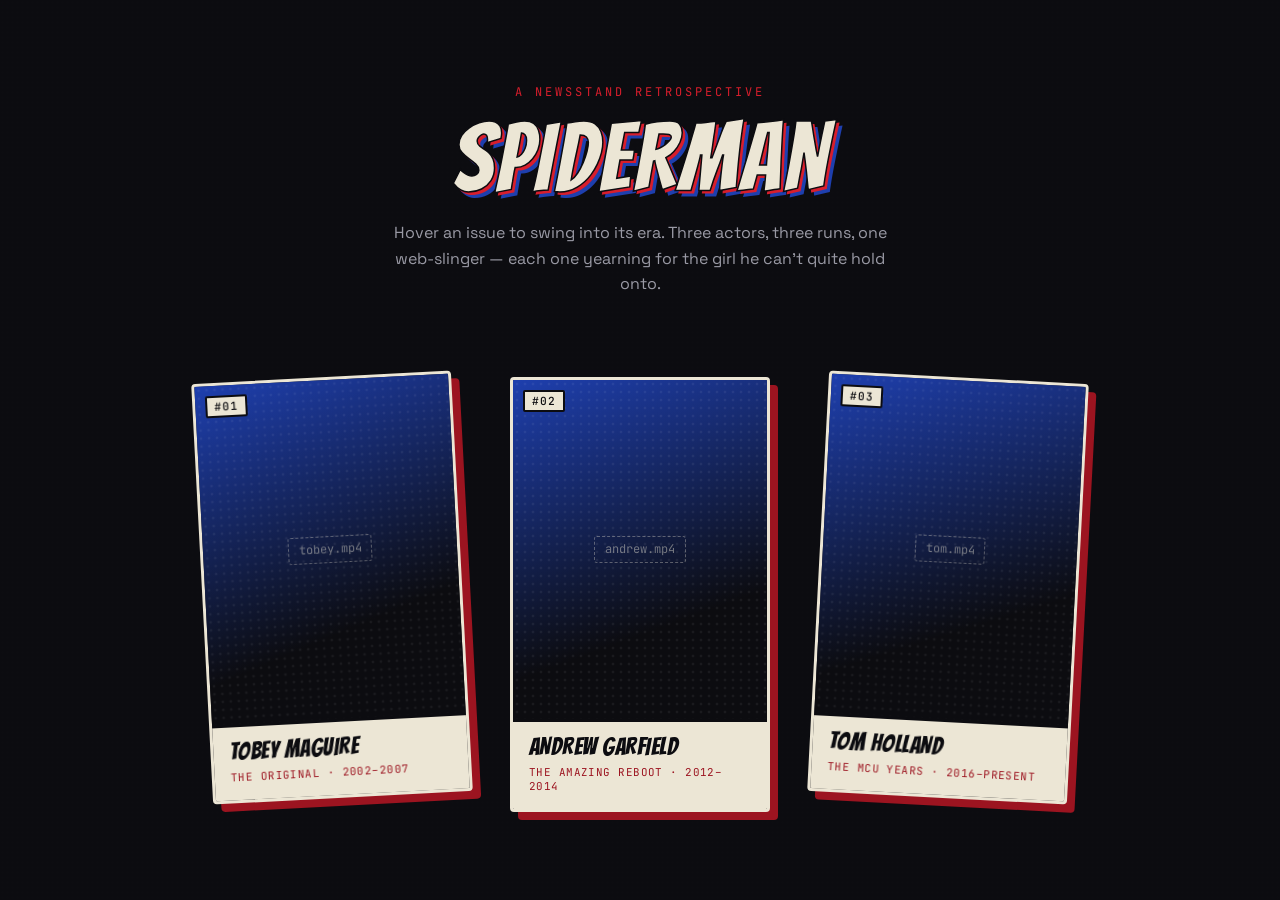
==== index.html @ ded5ad40 "Rename index1.html to index.html" ====
<!DOCTYPE html>
<html lang="en">
<head>
<meta charset="UTF-8">
<meta name="viewport" content="width=device-width, initial-scale=1.0">
<title>Spooderman</title>

<link rel="preconnect" href="https://fonts.googleapis.com">
<link rel="preconnect" href="https://fonts.gstatic.com" crossorigin>
<link href="https://fonts.googleapis.com/css2?family=Bangers&family=Space+Grotesk:wght@400;500;700&family=JetBrains+Mono:wght@500&display=swap" rel="stylesheet">

<link rel="stylesheet" href="style1.css">
</head>
<body>

  <div class="halftone-overlay"></div>

  <header class="masthead">
    <span class="masthead-eyebrow">A Newsstand Retrospective</span>
     <h1 class="masthead-title">SPIDERMAN<br></h1>
    <p class="masthead-sub">Hover an issue to swing into its era. Three actors, three runs, one web-slinger — each one yearning for the girl he can't quite hold onto.</p>
  </header>

  <main class="rack">

    <!-- ISSUE #01 -->
    <article class="issue issue--tilt-left" data-issue="01" data-era="tobey" tabindex="0">
      <div class="issue-frame">
        <span class="issue-number">#01</span>
        <div class="issue-art">
          <span class="issue-placeholder-mark">tobey.mp4</span>
        </div>
        <div class="issue-plate">
          <h2 class="issue-name">TOBEY MAGUIRE</h2>
          <p class="issue-era">THE ORIGINAL &middot; 2002–2007</p>
        </div>
      </div>
    </article>

    <!-- ISSUE #02 -->
    <article class="issue issue--straight" data-issue="02" data-era="andrew" tabindex="0">
      <div class="issue-frame">
        <span class="issue-number">#02</span>
        <div class="issue-art">
          <span class="issue-placeholder-mark">andrew.mp4</span>
        </div>
        <div class="issue-plate">
          <h2 class="issue-name">ANDREW GARFIELD</h2>
          <p class="issue-era">THE AMAZING REBOOT &middot; 2012–2014</p>
        </div>
      </div>
    </article>

    <!-- ISSUE #03 -->
    <article class="issue issue--tilt-right" data-issue="03" data-era="tom" tabindex="0">
      <div class="issue-frame">
        <span class="issue-number">#03</span>
        <div class="issue-art">
          <span class="issue-placeholder-mark">tom.mp4</span>
        </div>
        <div class="issue-plate">
          <h2 class="issue-name">TOM HOLLAND</h2>
          <p class="issue-era">THE MCU YEARS &middot; 2016–PRESENT</p>
        </div>
      </div>
    </article>

  </main>


  <!-- Floating comic-panel preview that follows the cursor on hover -->
  <div id="cursor-preview">
    <div class="cursor-preview-caption" id="cursor-preview-caption">ISSUE #01</div>
    <video id="cursor-preview-video" loop playsinline></video>
  </div>

  <script src="script1.js"></script>
</body>
</html>
---- style1.css ----
:root {
    --ink: #0c0c10;
    --ink-soft: #17171d;
    --comic-red: #d81e2c;
    --comic-red-dark: #9c1420;
    --comic-blue: #1e3fae;
    --paper: #ece6d5;
    --muted: #9a9aa5;
    --line: #2a2a33;
}

* {
    margin: 0;
    padding: 0;
    box-sizing: border-box;
    min-width: 0;
    overflow-wrap: break-word;
}

html, body {
    width: 100%;
    max-width: 100%;
    overflow-x: hidden;
}

body {
    background: var(--ink);
    color: var(--paper);
    font-family: 'Space Grotesk', sans-serif;
    min-height: 100vh;
    position: relative;
}

/* Ben-Day dot texture over the whole page, comic-print style */
.halftone-overlay {
    position: fixed;
    inset: 0;
    pointer-events: none;
    z-index: 1;
    background-image: radial-gradient(rgba(255, 255, 255, 0.05) 1px, transparent 1.2px);
    background-size: 5px 5px;
    mix-blend-mode: overlay;
    opacity: 0.6;
}

/* MASTHEAD */
.masthead {
    position: relative;
    z-index: 2;
    text-align: center;
    padding: 5rem 1.5rem 3rem;
}

.masthead-eyebrow {
    font-family: 'JetBrains Mono', monospace;
    font-size: 0.75rem;
    letter-spacing: 0.25em;
    text-transform: uppercase;
    color: var(--comic-red);
}

.masthead-title {
    font-family: 'Bangers', cursive;
    font-weight: 400;
    font-size: clamp(2.8rem, 9vw, 6rem);
    line-height: 0.95;
    letter-spacing: 0.02em;
    margin: 0.75rem 0 1rem;
    color: var(--paper);
    -webkit-text-stroke: 1.5px var(--ink);
    text-shadow:
        3px 3px 0 var(--comic-red),
        6px 6px 0 var(--comic-blue);
}

.masthead-sub {
    max-width: 32rem;
    margin: 0 auto;
    color: var(--muted);
    font-size: 1rem;
    line-height: 1.6;
}

/* RACK — the three issue cards */
.rack {
    position: relative;
    z-index: 2;
    display: flex;
    flex-wrap: wrap;
    justify-content: center;
    align-items: flex-start;
    gap: 3rem;
    padding: 2rem 6vw 5rem;
}

.issue {
    width: 260px;
    cursor: none; /* the floating comic-panel preview stands in for the cursor */
    outline: none;
    transition: transform 0.25s ease;
}

.issue--tilt-left { transform: rotate(-3deg); }
.issue--straight  { transform: rotate(0deg); }
.issue--tilt-right { transform: rotate(3deg); }

.issue:hover,
.issue:focus-visible {
    transform: rotate(0deg) translateY(-10px) scale(1.04);
    z-index: 3;
}

.issue-frame {
    position: relative;
    background: var(--ink-soft);
    border: 3px solid var(--paper);
    border-radius: 4px;
    box-shadow: 8px 8px 0 var(--comic-red-dark);
    overflow: hidden;
    transition: box-shadow 0.25s ease;
}

.issue:hover .issue-frame,
.issue:focus-visible .issue-frame {
    box-shadow: 12px 12px 0 var(--comic-red);
}

.issue-number {
    position: absolute;
    top: 0.6rem;
    left: 0.6rem;
    z-index: 2;
    font-family: 'JetBrains Mono', monospace;
    font-size: 0.7rem;
    font-weight: 500;
    letter-spacing: 0.08em;
    color: var(--ink);
    background: var(--paper);
    border: 2px solid var(--ink);
    border-radius: 2px;
    padding: 0.15rem 0.45rem;
}

.issue-art {
    aspect-ratio: 3 / 4;
    display: flex;
    align-items: center;
    justify-content: center;
    background:
        radial-gradient(rgba(255,255,255,0.06) 1.5px, transparent 1.6px) 0 0/8px 8px,
        linear-gradient(160deg, var(--comic-blue) 0%, var(--ink) 70%);
    position: relative;
}

.issue-placeholder-mark {
    font-family: 'JetBrains Mono', monospace;
    font-size: 0.75rem;
    color: rgba(236, 230, 213, 0.45);
    border: 1px dashed rgba(236, 230, 213, 0.35);
    border-radius: 3px;
    padding: 0.3rem 0.6rem;
}

.issue-plate {
    background: var(--paper);
    color: var(--ink);
    padding: 0.85rem 1rem 1rem;
    border-top: 3px solid var(--ink);
}

.issue-name {
    font-family: 'Bangers', cursive;
    font-weight: 400;
    font-size: 1.5rem;
    letter-spacing: 0.02em;
    line-height: 1;
}

.issue-era {
    font-family: 'JetBrains Mono', monospace;
    font-size: 0.68rem;
    letter-spacing: 0.04em;
    color: var(--comic-red-dark);
    margin-top: 0.35rem;
}

.rack-note {
    position: relative;
    z-index: 2;
    text-align: center;
    font-size: 0.8rem;
    color: var(--muted);
    padding: 0 1.5rem 4rem;
}

.rack-note code {
    font-family: 'JetBrains Mono', monospace;
    background: var(--ink-soft);
    border: 1px solid var(--line);
    border-radius: 3px;
    padding: 0.1rem 0.4rem;
    color: var(--paper);
}

/* FLOATING CURSOR PREVIEW — comic caption-box styling */
#cursor-preview {
    position: fixed;
    top: 0;
    left: 0;
    width: 340px;
    height: 240px;
    pointer-events: none;
    z-index: 999;
    opacity: 0;
    transform: scale(0.7) rotate(-2deg);
    transition: opacity 0.18s ease, transform 0.18s ease;
    background: var(--ink-soft);
    border: 3px solid var(--paper);
    border-radius: 4px;
    box-shadow: 10px 10px 0 var(--comic-red);
    overflow: hidden;
}

#cursor-preview.active {
    opacity: 1;
    transform: scale(1) rotate(-2deg);
}

.cursor-preview-caption {
    position: absolute;
    top: 0.6rem;
    left: 0.6rem;
    z-index: 2;
    font-family: 'JetBrains Mono', monospace;
    font-size: 0.7rem;
    letter-spacing: 0.06em;
    color: var(--ink);
    background: var(--paper);
    border: 2px solid var(--ink);
    border-radius: 2px;
    padding: 0.15rem 0.5rem;
}

#cursor-preview-video {
    width: 100%;
    height: 100%;
    object-fit: cover;
    display: block;
}

/* RESPONSIVE */
@media (max-width: 900px) {
    .rack { gap: 2rem; }
    .issue--tilt-left, .issue--tilt-right { transform: rotate(0deg); }
}

@media (max-width: 480px) {
    .issue { width: 100%; max-width: 300px; }
    #cursor-preview { display: none; } /* no real cursor to follow on touch */
    .issue { cursor: default; }
}
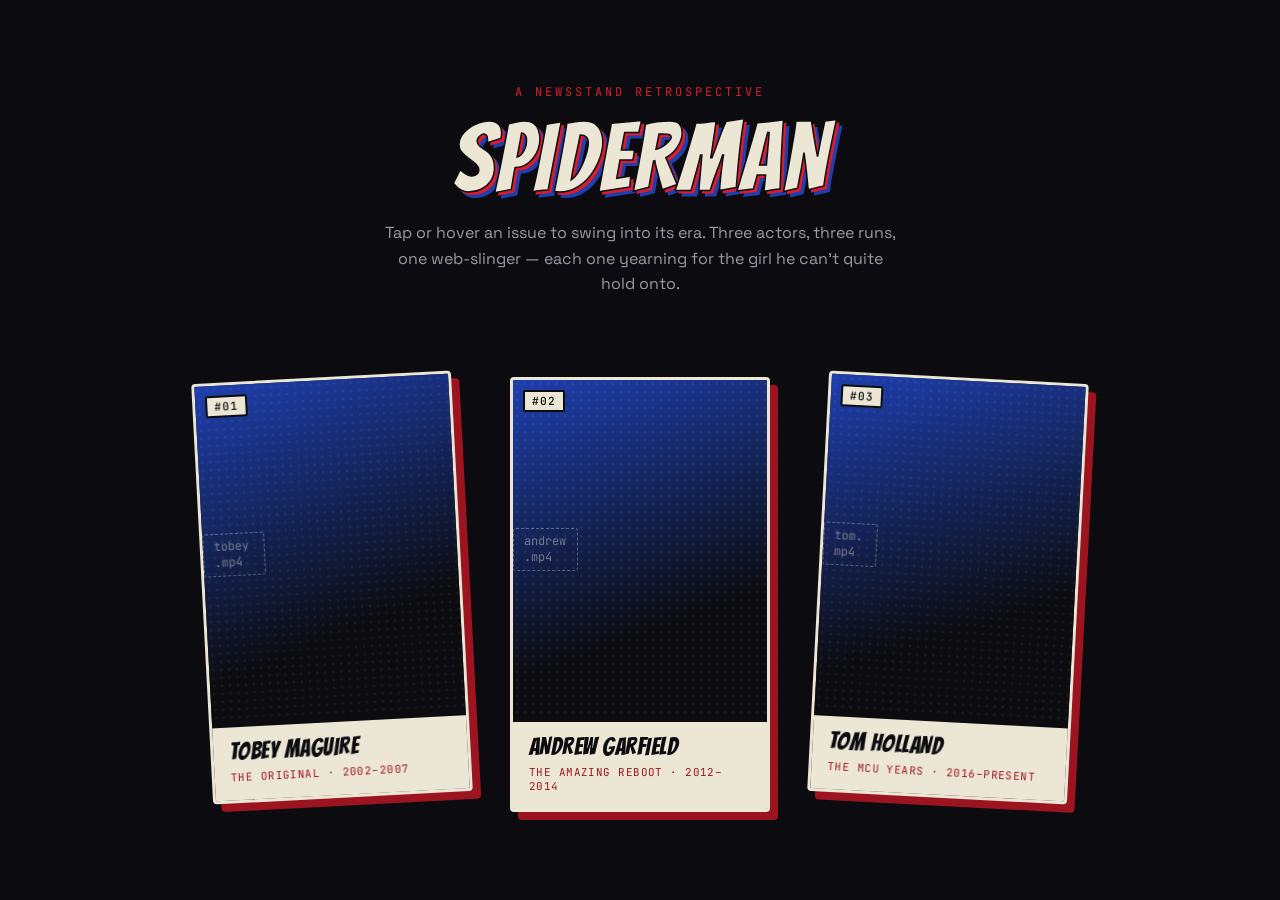
==== commit 2ca0901a: "Update index.html" ====
--- a/index.html
+++ b/index.html
@@ -18,7 +18,7 @@
   <header class="masthead">
     <span class="masthead-eyebrow">A Newsstand Retrospective</span>
      <h1 class="masthead-title">SPIDERMAN<br></h1>
-    <p class="masthead-sub">Hover an issue to swing into its era. Three actors, three runs, one web-slinger — each one yearning for the girl he can't quite hold onto.</p>
+    <p class="masthead-sub">Tap or hover an issue to swing into its era. Three actors, three runs, one web-slinger — each one yearning for the girl he can't quite hold onto.</p>
   </header>
 
   <main class="rack">
@@ -29,6 +29,7 @@
         <span class="issue-number">#01</span>
         <div class="issue-art">
           <span class="issue-placeholder-mark">tobey.mp4</span>
+          <video class="card-inline-video" src="media/tobey.mp4" loop muted playsinline></video>
         </div>
         <div class="issue-plate">
           <h2 class="issue-name">TOBEY MAGUIRE</h2>
@@ -43,6 +44,7 @@
         <span class="issue-number">#02</span>
         <div class="issue-art">
           <span class="issue-placeholder-mark">andrew.mp4</span>
+          <video class="card-inline-video" src="media/andrew.mp4" loop muted playsinline></video>
         </div>
         <div class="issue-plate">
           <h2 class="issue-name">ANDREW GARFIELD</h2>
@@ -57,6 +59,7 @@
         <span class="issue-number">#03</span>
         <div class="issue-art">
           <span class="issue-placeholder-mark">tom.mp4</span>
+          <video class="card-inline-video" src="media/tom.mp4" loop muted playsinline></video>
         </div>
         <div class="issue-plate">
           <h2 class="issue-name">TOM HOLLAND</h2>
@@ -67,11 +70,10 @@
 
   </main>
 
-
-  <!-- Floating comic-panel preview that follows the cursor on hover -->
+  <!-- Floating comic-panel preview that follows the cursor on desktop hover -->
   <div id="cursor-preview">
     <div class="cursor-preview-caption" id="cursor-preview-caption">ISSUE #01</div>
-    <video id="cursor-preview-video" loop playsinline></video>
+    <video id="cursor-preview-video" loop muted playsinline></video>
   </div>
 
   <script src="script1.js"></script>
